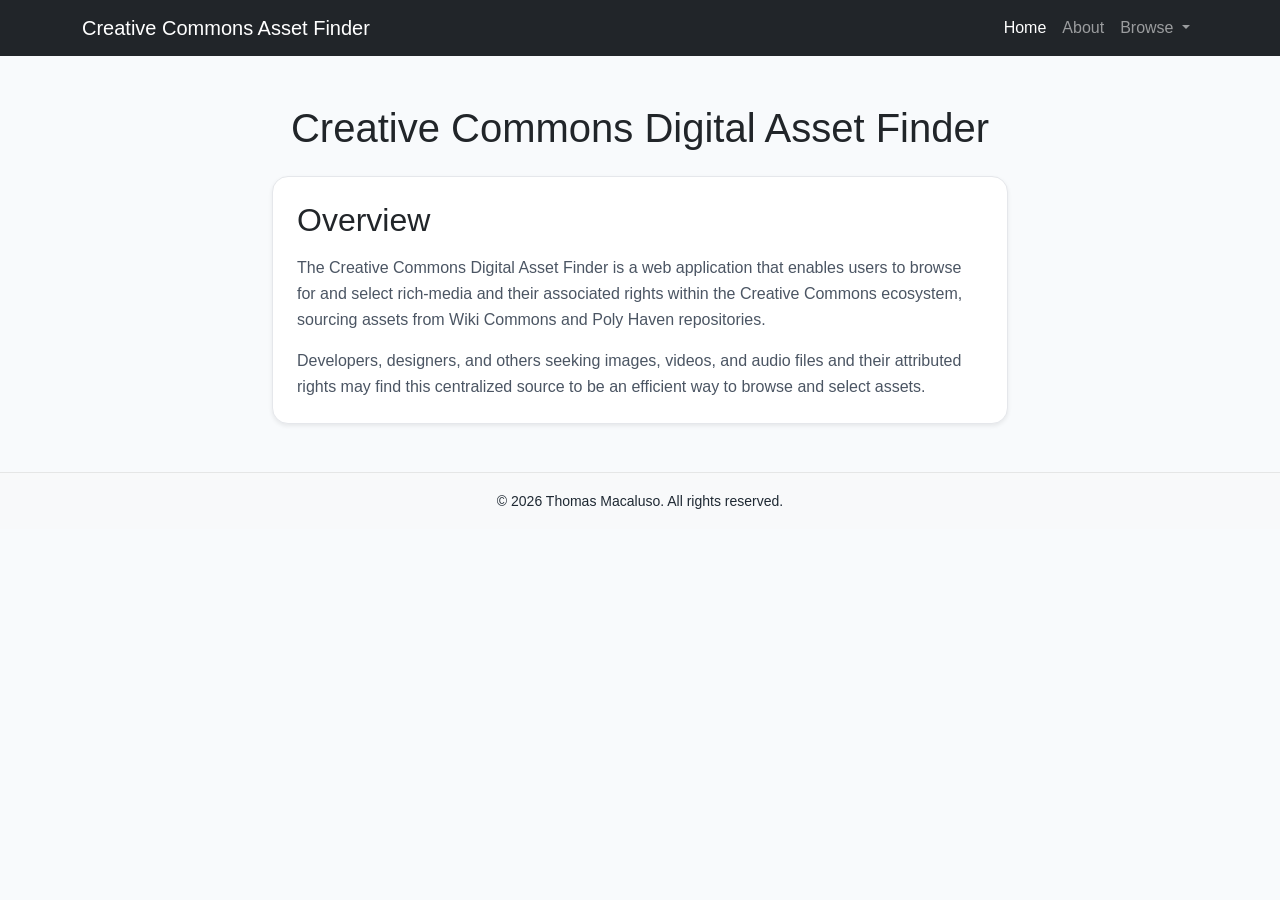
==== index.html @ 27c90057 "style: unifiy Bootstrap layout and improve UI readability" ====
<!doctype html>
<html lang="en">

<head>
  <meta charset="utf-8">
  <meta name="viewport" content="width=device-width, initial-scale=1">
  <title>Creative Commons Digital Asset Finder</title>

  <!-- Bootstrap CSS -->
  <link href="https://cdn.jsdelivr.net/npm/bootstrap@5.3.2/dist/css/bootstrap.min.css" rel="stylesheet">

  <!-- Custom CSS -->
  <link rel="stylesheet" href="styles.css">
</head>

<body>

<!-- Navigation -->
<nav class="navbar navbar-expand-lg navbar-dark bg-dark">
  <div class="container">

    <a class="navbar-brand" href="index.html">Creative Commons Asset Finder</a>

    <button class="navbar-toggler" type="button" data-bs-toggle="collapse" data-bs-target="#navMenu">
      <span class="navbar-toggler-icon"></span>
    </button>

    <div class="collapse navbar-collapse" id="navMenu">

      <ul class="navbar-nav ms-auto">

        <li class="nav-item">
          <a class="nav-link active" href="index.html">Home</a>
        </li>

        <li class="nav-item">
          <a class="nav-link" href="about.html">About</a>
        </li>

        <li class="nav-item dropdown">

          <a class="nav-link dropdown-toggle" href="#" role="button" data-bs-toggle="dropdown">
            Browse
          </a>

          <ul class="dropdown-menu">

            <li>
              <a class="dropdown-item" href="browse.html">
                Wiki Commons
              </a>
            </li>

            <li>
              <a class="dropdown-item" href="poly.html">
                Poly Haven
              </a>
            </li>

          </ul>

        </li>

      </ul>

    </div>
  </div>
</nav>


<!-- Main Content -->
<div class="container mt-5">

  <div class="text-center mb-4">
    <h1 class="mb-3">Creative Commons Digital Asset Finder</h1>
  </div>

  <div class="row justify-content-center">
    <div class="col-lg-8">

      <div class="card shadow-sm">

        <div class="card-body">

          <h2 class="card-title mb-3">Overview</h2>

          <p class="card-text">
            The Creative Commons Digital Asset Finder is a web application that enables users
            to browse for and select rich-media and their associated rights within the Creative Commons
            ecosystem, sourcing assets from Wiki Commons and Poly Haven repositories.
          </p>

          <p class="card-text">
            Developers, designers, and others seeking images, videos, and audio files and their
            attributed rights may find this centralized source to be an efficient way to browse
            and select assets.
          </p>

        </div>

      </div>

    </div>
  </div>

</div>


<!-- Footer -->
<footer class="bg-light text-center mt-5 py-3">

  <small>
    © 2026 Thomas Macaluso. All rights reserved.
  </small>

</footer>


<!-- Bootstrap JS -->
<script src="https://cdn.jsdelivr.net/npm/bootstrap@5.3.2/dist/js/bootstrap.bundle.min.js"></script>

</body>
</html>
---- styles.css ----
body {
  font-family: Oxygen, Arial, sans-serif;
  background: #F8FAFC;
  color: #1F2933;
  min-height: 100vh;
}

.page-content {
  min-height: calc(100vh - 140px);
}

h1, h2, h3, h4 {
  color: #212529;
}

p {
  line-height: 1.6;
  color: #4B5563;
}

.card {
  border-radius: 1rem;
  border: 1px solid #E5E7EB;
  background: #FFFFFF;
}

.card-body {
  padding: 1.5rem;
}

.asset-thumb,
.card-img-top {
  width: 100%;
  height: 220px;
  object-fit: cover;
  background: #f8f9fa;
}

.attrib {
  font-size: 0.9rem;
  resize: vertical;
}

#status {
  font-weight: 500;
  color: #212529;
}

footer {
  border-top: 1px solid rgba(0, 0, 0, 0.08);
}

footer {
  border-top: 1px solid rgba(0, 0, 0, 0.08);
}


/* Poly Haven page readability improvements */

.btn-primary {
  background-color: #2563EB;
  border-color: #2563EB;
}

.btn-primary:hover {
  background-color: #1D4ED8;
  border-color: #1D4ED8;
}

.page-intro {
  font-size: 1.05rem;
  color: #495057;
  max-width: 720px;
  margin: 0 auto;
  line-height: 1.6;
}

.keyword-heading {
  font-size: 0.95rem;
  font-weight: 700;
  color: #212529;
}

.keyword-text {
  font-size: 0.95rem;
  color: #495057;
  line-height: 1.6;
}

.card {
  transition: transform .15s ease, box-shadow .15s ease;
}

.card:hover {
  transform: translateY(-4px);
  box-shadow: 0 .75rem 1.5rem rgba(0,0,0,.15);
}
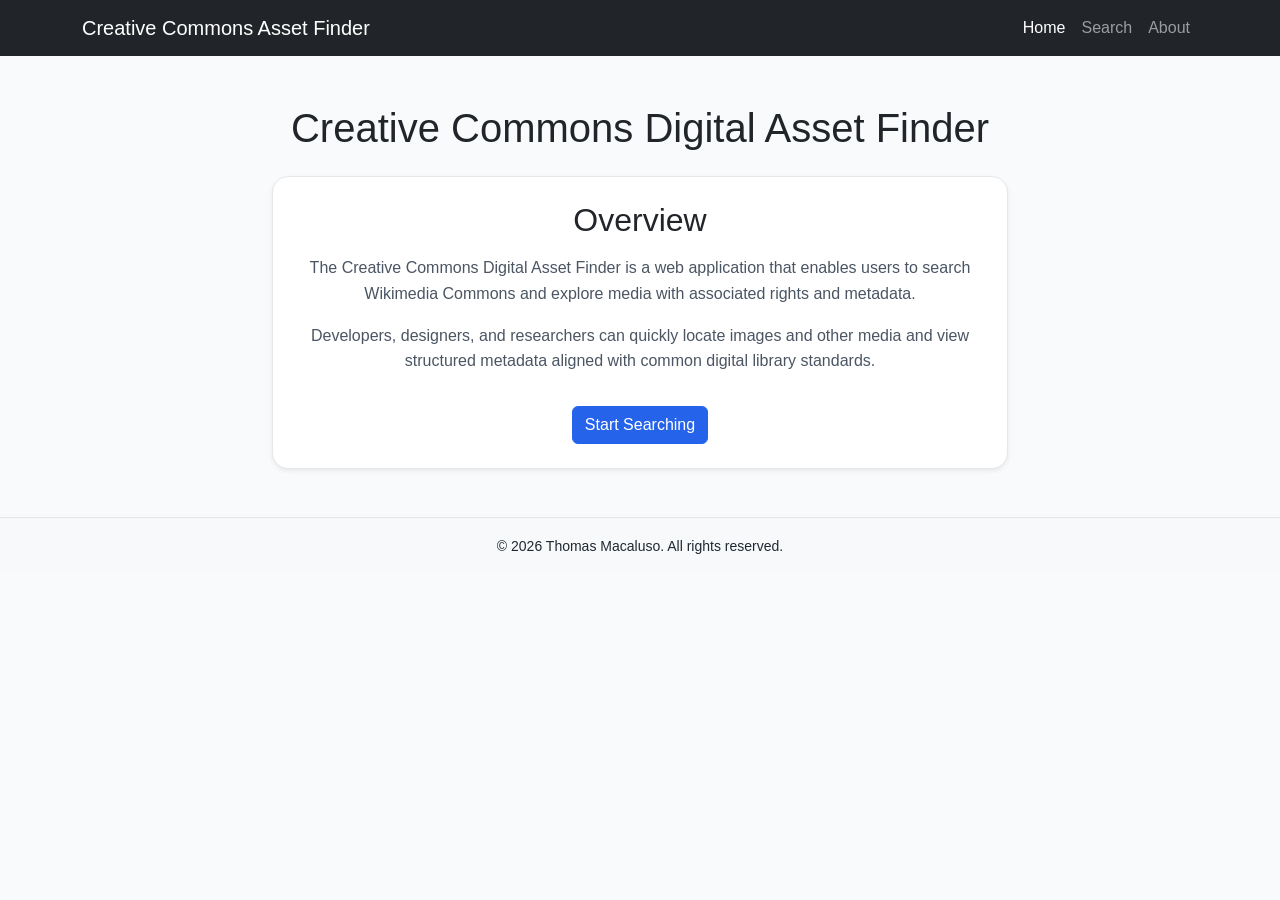
==== commit c9266da5: "feat(search): feat(search): implement true pagination (12 per page), correct result counts, and add " ====
--- a/index.html
+++ b/index.html
@@ -34,31 +34,11 @@
         </li>
 
         <li class="nav-item">
-          <a class="nav-link" href="about.html">About</a>
+          <a class="nav-link" href="browse.html">Search</a>
         </li>
 
-        <li class="nav-item dropdown">
-
-          <a class="nav-link dropdown-toggle" href="#" role="button" data-bs-toggle="dropdown">
-            Browse
-          </a>
-
-          <ul class="dropdown-menu">
-
-            <li>
-              <a class="dropdown-item" href="browse.html">
-                Wiki Commons
-              </a>
-            </li>
-
-            <li>
-              <a class="dropdown-item" href="poly.html">
-                Poly Haven
-              </a>
-            </li>
-
-          </ul>
-
+        <li class="nav-item">
+          <a class="nav-link" href="about.html">About</a>
         </li>
 
       </ul>
@@ -80,21 +60,23 @@
 
       <div class="card shadow-sm">
 
-        <div class="card-body">
+        <div class="card-body text-center">
 
           <h2 class="card-title mb-3">Overview</h2>
 
           <p class="card-text">
             The Creative Commons Digital Asset Finder is a web application that enables users
-            to browse for and select rich-media and their associated rights within the Creative Commons
-            ecosystem, sourcing assets from Wiki Commons and Poly Haven repositories.
+            to search Wikimedia Commons and explore media with associated rights and metadata.
           </p>
 
           <p class="card-text">
-            Developers, designers, and others seeking images, videos, and audio files and their
-            attributed rights may find this centralized source to be an efficient way to browse
-            and select assets.
+            Developers, designers, and researchers can quickly locate images and other media
+            and view structured metadata aligned with common digital library standards.
           </p>
+
+          <a href="browse.html" class="btn btn-primary mt-3">
+            Start Searching
+          </a>
 
         </div>
 
--- a/styles.css
+++ b/styles.css
@@ -94,4 +94,18 @@
 .card:hover {
   transform: translateY(-4px);
   box-shadow: 0 .75rem 1.5rem rgba(0,0,0,.15);
+}
+
+.metadata-details summary {
+  cursor: pointer;
+  list-style: none;
+}
+
+.metadata-details summary::-webkit-details-marker {
+  display: none;
+}
+
+.metadata-panel {
+  border-top: 1px solid #e5e7eb;
+  padding-top: 0.75rem;
 }
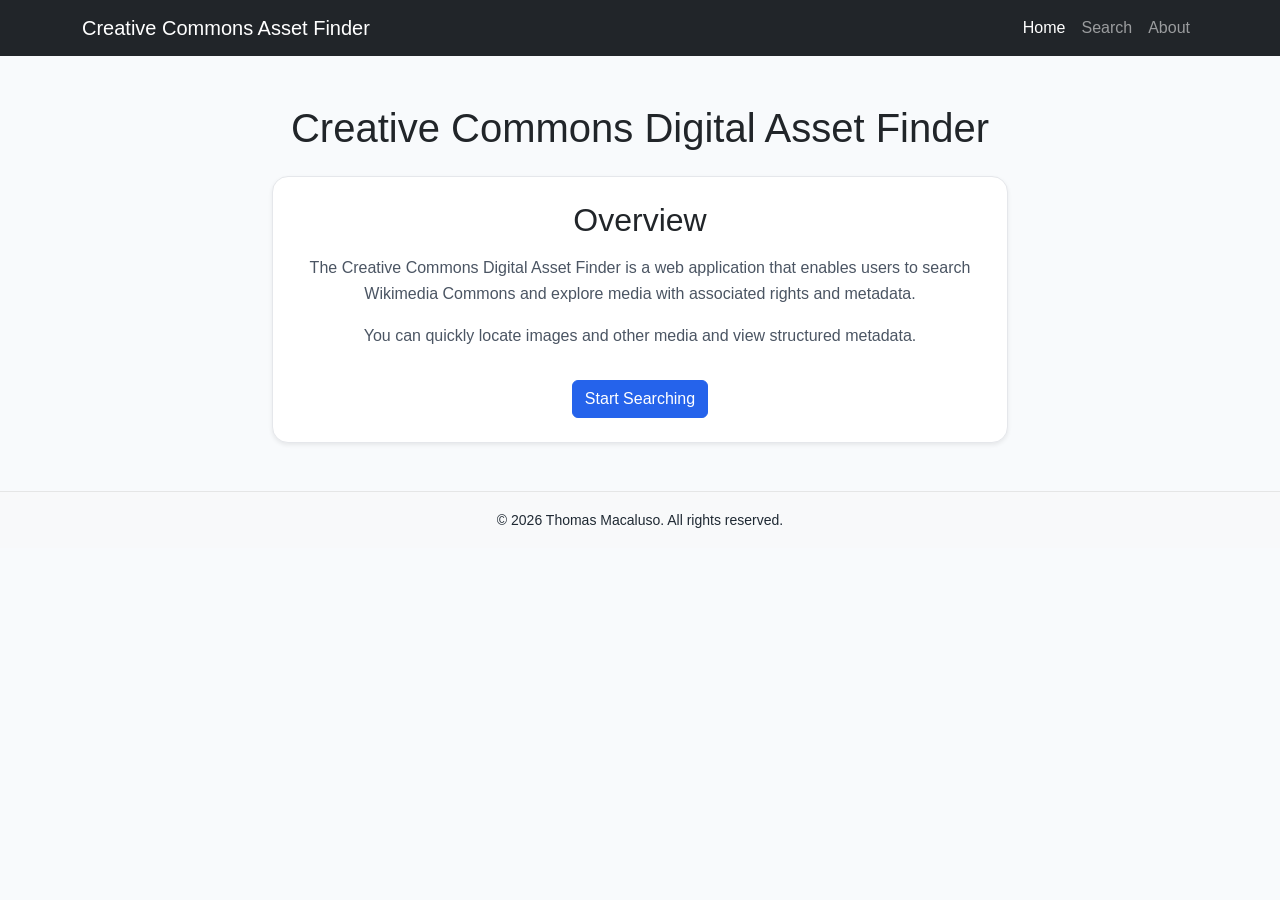
==== commit da90f77c: "chore: update text on about page" ====
--- a/index.html
+++ b/index.html
@@ -70,8 +70,8 @@
           </p>
 
           <p class="card-text">
-            Developers, designers, and researchers can quickly locate images and other media
-            and view structured metadata aligned with common digital library standards.
+            You can quickly locate images and other media
+            and view structured metadata.
           </p>
 
           <a href="browse.html" class="btn btn-primary mt-3">
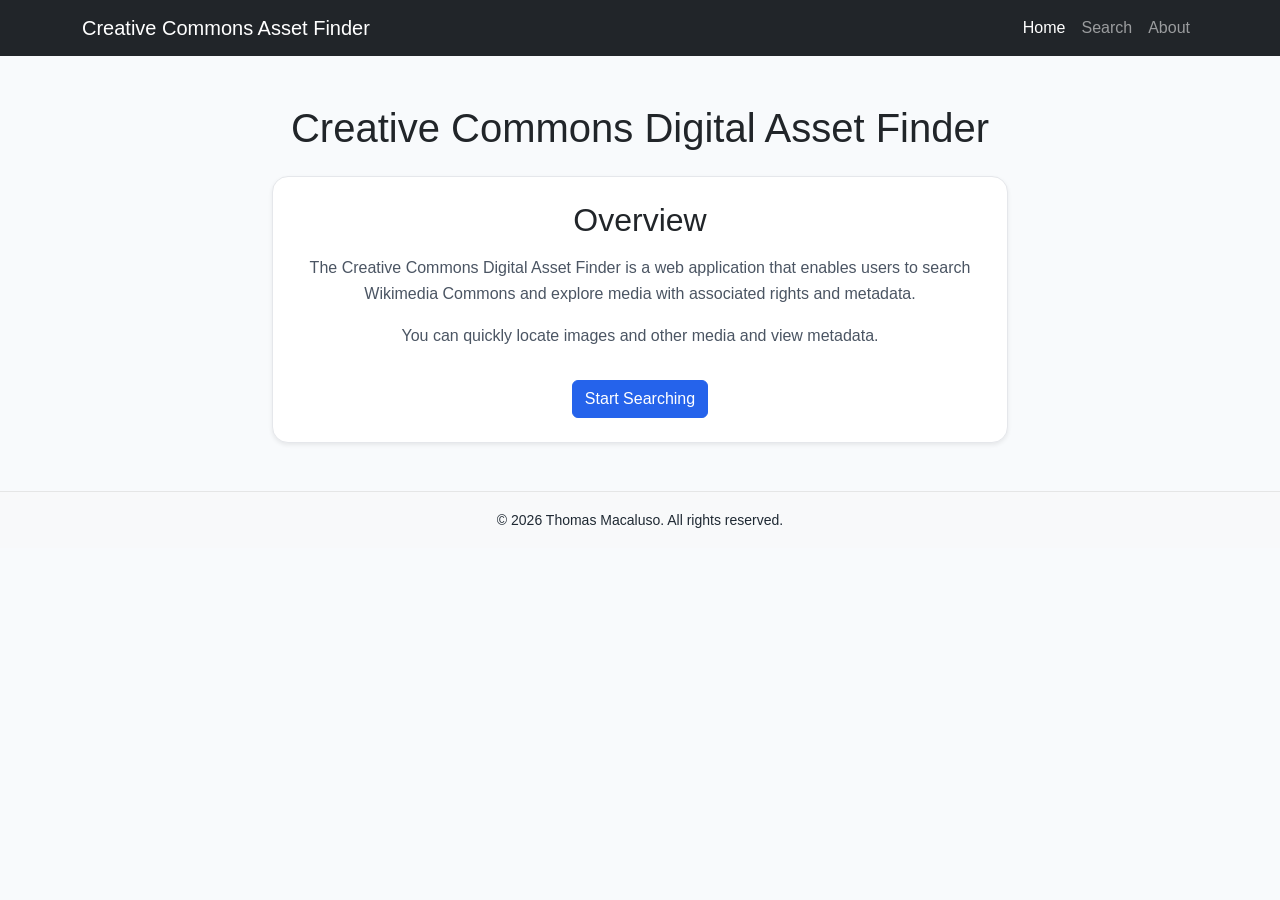
==== commit de44f393: "chore: update description" ====
--- a/index.html
+++ b/index.html
@@ -71,7 +71,7 @@
 
           <p class="card-text">
             You can quickly locate images and other media
-            and view structured metadata.
+            and view metadata.
           </p>
 
           <a href="browse.html" class="btn btn-primary mt-3">
@@ -102,4 +102,4 @@
 <script src="https://cdn.jsdelivr.net/npm/bootstrap@5.3.2/dist/js/bootstrap.bundle.min.js"></script>
 
 </body>
-</html>+</html>
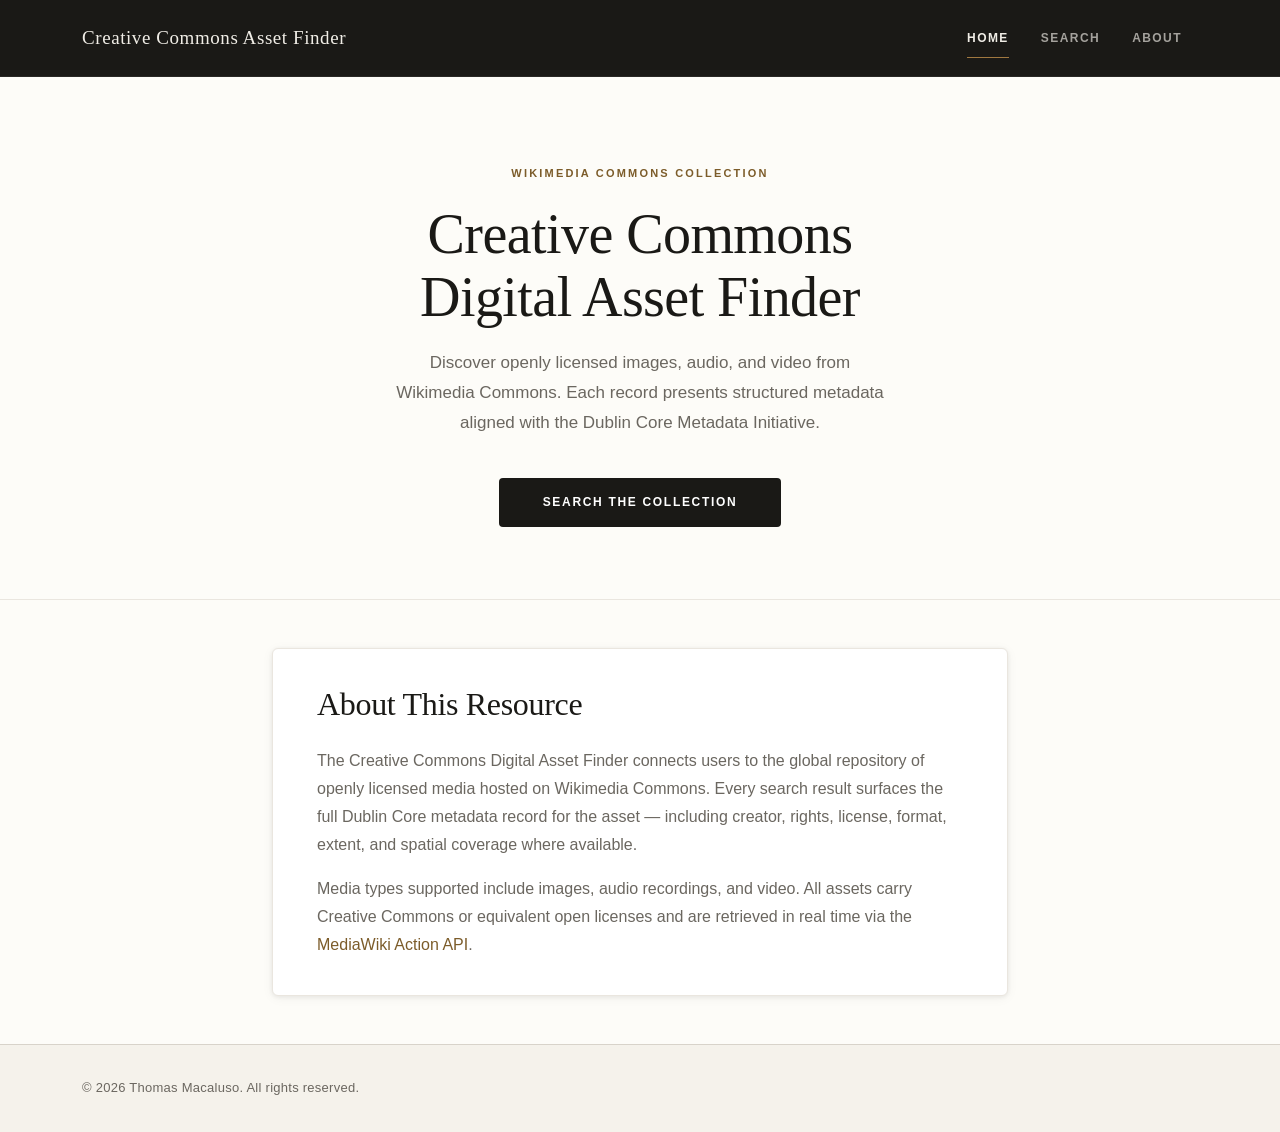
==== commit c876d372: "Enhance accessibility and design for Creative Commons Digital Asset Finder - Added Content Security " ====
--- a/index.html
+++ b/index.html
@@ -1,105 +1,84 @@
 <!doctype html>
 <html lang="en">
-
 <head>
   <meta charset="utf-8">
   <meta name="viewport" content="width=device-width, initial-scale=1">
+  <meta http-equiv="Content-Security-Policy" content="default-src 'self'; script-src 'self' 'unsafe-inline' https://cdn.jsdelivr.net; style-src 'self' 'unsafe-inline' https://cdn.jsdelivr.net https://fonts.googleapis.com; font-src https://fonts.gstatic.com; img-src 'self' https://upload.wikimedia.org https://commons.wikimedia.org data: blob:; media-src https://upload.wikimedia.org; connect-src https://commons.wikimedia.org; frame-src 'none'; object-src 'none'; base-uri 'self';">
   <title>Creative Commons Digital Asset Finder</title>
 
-  <!-- Bootstrap CSS -->
-  <link href="https://cdn.jsdelivr.net/npm/bootstrap@5.3.2/dist/css/bootstrap.min.css" rel="stylesheet">
-
-  <!-- Custom CSS -->
+  <link rel="preconnect" href="https://fonts.googleapis.com">
+  <link rel="preconnect" href="https://fonts.gstatic.com" crossorigin>
+  <link href="https://fonts.googleapis.com/css2?family=EB+Garamond:ital,wght@0,400;0,500;1,400&family=Source+Sans+3:wght@400;500;600;700&display=swap" rel="stylesheet">
+  <link href="https://cdn.jsdelivr.net/npm/bootstrap@5.3.2/dist/css/bootstrap.min.css" rel="stylesheet" integrity="sha384-T3c6CoIi6uLrA9TneNEoa7RxnatzjcDSCmG1MXxSR1GAsXEV/Dwwykc2MPK8M2HN" crossorigin="anonymous">
   <link rel="stylesheet" href="styles.css">
 </head>
 
 <body>
 
-<!-- Navigation -->
-<nav class="navbar navbar-expand-lg navbar-dark bg-dark">
+<a href="#main-content" class="skip-link">Skip to main content</a>
+
+<nav class="navbar navbar-expand-lg" aria-label="Main navigation">
   <div class="container">
-
     <a class="navbar-brand" href="index.html">Creative Commons Asset Finder</a>
 
-    <button class="navbar-toggler" type="button" data-bs-toggle="collapse" data-bs-target="#navMenu">
+    <button class="navbar-toggler" type="button" data-bs-toggle="collapse" data-bs-target="#navMenu" aria-controls="navMenu" aria-expanded="false" aria-label="Toggle navigation">
       <span class="navbar-toggler-icon"></span>
     </button>
 
     <div class="collapse navbar-collapse" id="navMenu">
-
       <ul class="navbar-nav ms-auto">
-
-        <li class="nav-item">
-          <a class="nav-link active" href="index.html">Home</a>
-        </li>
-
-        <li class="nav-item">
-          <a class="nav-link" href="browse.html">Search</a>
-        </li>
-
-        <li class="nav-item">
-          <a class="nav-link" href="about.html">About</a>
-        </li>
-
+        <li class="nav-item"><a class="nav-link active" href="index.html" aria-current="page">Home</a></li>
+        <li class="nav-item"><a class="nav-link" href="browse.html">Search</a></li>
+        <li class="nav-item"><a class="nav-link" href="about.html">About</a></li>
       </ul>
-
     </div>
   </div>
 </nav>
 
+<main id="main-content" class="page-content">
+  <section class="hero">
+    <div class="container">
+      <span class="hero-eyebrow">Wikimedia Commons Collection</span>
+      <h1 class="hero-title">Creative Commons<br>Digital Asset Finder</h1>
+      <p class="hero-description">
+        Discover openly licensed images, audio, and video from Wikimedia Commons.
+        Each record presents structured metadata aligned with the Dublin Core
+        Metadata Initiative.
+      </p>
+      <a href="browse.html" class="btn-hero">Search the Collection</a>
+    </div>
+  </section>
 
-<!-- Main Content -->
-<div class="container mt-5">
+  <section class="container py-5">
+    <div class="row justify-content-center">
+      <div class="col-lg-8">
+        <div class="content-card">
+          <h2 class="mb-4">About This Resource</h2>
+          <p>
+            The Creative Commons Digital Asset Finder connects users to the global
+            repository of openly licensed media hosted on Wikimedia Commons. Every
+            search result surfaces the full Dublin Core metadata record for the
+            asset — including creator, rights, license, format, extent, and
+            spatial coverage where available.
+          </p>
+          <p class="mb-0">
+            Media types supported include images, audio recordings, and video.
+            All assets carry Creative Commons or equivalent open licenses and
+            are retrieved in real time via the
+            <a href="https://www.mediawiki.org/wiki/API:Action_API" target="_blank" rel="noopener noreferrer">MediaWiki Action API</a>.
+          </p>
+        </div>
+      </div>
+    </div>
+  </section>
+</main>
 
-  <div class="text-center mb-4">
-    <h1 class="mb-3">Creative Commons Digital Asset Finder</h1>
+<footer>
+  <div class="container">
+    <p class="footer-text mb-0">© 2026 Thomas Macaluso. All rights reserved.</p>
   </div>
-
-  <div class="row justify-content-center">
-    <div class="col-lg-8">
-
-      <div class="card shadow-sm">
-
-        <div class="card-body text-center">
-
-          <h2 class="card-title mb-3">Overview</h2>
-
-          <p class="card-text">
-            The Creative Commons Digital Asset Finder is a web application that enables users
-            to search Wikimedia Commons and explore media with associated rights and metadata.
-          </p>
-
-          <p class="card-text">
-            You can quickly locate images and other media
-            and view metadata.
-          </p>
-
-          <a href="browse.html" class="btn btn-primary mt-3">
-            Start Searching
-          </a>
-
-        </div>
-
-      </div>
-
-    </div>
-  </div>
-
-</div>
-
-
-<!-- Footer -->
-<footer class="bg-light text-center mt-5 py-3">
-
-  <small>
-    © 2026 Thomas Macaluso. All rights reserved.
-  </small>
-
 </footer>
 
-
-<!-- Bootstrap JS -->
-<script src="https://cdn.jsdelivr.net/npm/bootstrap@5.3.2/dist/js/bootstrap.bundle.min.js"></script>
-
+<script src="https://cdn.jsdelivr.net/npm/bootstrap@5.3.2/dist/js/bootstrap.bundle.min.js" integrity="sha384-C6RzsynM9kWDrMNeT87bh95OGNyZPhcTNXj1NW7RuBCsyN/o0jlpcV8Qyq46cDfL" crossorigin="anonymous"></script>
 </body>
 </html>
--- a/styles.css
+++ b/styles.css
@@ -1,111 +1,700 @@
+/* ============================================================
+   CREATIVE COMMONS ASSET FINDER — INSTITUTIONAL DESIGN SYSTEM
+   ============================================================ */
+
+:root {
+  --font-serif:  'EB Garamond', Georgia, 'Times New Roman', serif;
+  --font-sans:   'Source Sans 3', 'Helvetica Neue', Arial, sans-serif;
+
+  --color-bg:          #FDFCF8;
+  --color-bg-alt:      #F5F2EB;
+  --color-bg-card:     #FFFFFF;
+  --color-text:        #1A1916;
+  --color-text-muted:  #6B6760;
+  --color-text-light:  #A09C95;
+  --color-accent:      #7C5C2A;
+  --color-accent-lt:   #A07840;
+  --color-border:      #D8D3CA;
+  --color-border-lt:   #EAE6DF;
+  --color-nav:         #1A1916;
+  --color-nav-text:    #F0EDE6;
+
+  --radius-sm: 2px;
+  --radius-md: 4px;
+  --radius-lg: 6px;
+
+  --shadow-card:       0 1px 4px rgba(26,25,22,.07), 0 2px 12px rgba(26,25,22,.05);
+  --shadow-card-hover: 0 4px 20px rgba(26,25,22,.14);
+  --transition: .2s ease;
+}
+
+/* ── Reset & Base ── */
+*, *::before, *::after { box-sizing: border-box; }
+
 body {
-  font-family: Oxygen, Arial, sans-serif;
-  background: #F8FAFC;
-  color: #1F2933;
+  font-family: var(--font-sans);
+  background: var(--color-bg);
+  color: var(--color-text);
+  font-size: 16px;
+  line-height: 1.6;
   min-height: 100vh;
-}
-
-.page-content {
-  min-height: calc(100vh - 140px);
-}
-
-h1, h2, h3, h4 {
-  color: #212529;
-}
-
-p {
-  line-height: 1.6;
-  color: #4B5563;
-}
-
-.card {
-  border-radius: 1rem;
-  border: 1px solid #E5E7EB;
-  background: #FFFFFF;
-}
-
-.card-body {
-  padding: 1.5rem;
-}
-
-.asset-thumb,
-.card-img-top {
+  -webkit-font-smoothing: antialiased;
+}
+
+a { color: var(--color-accent); text-decoration: none; }
+a:hover { text-decoration: underline; }
+
+p { color: var(--color-text-muted); line-height: 1.75; margin-bottom: 1rem; }
+
+h1, h2, h3, h4, h5 {
+  font-family: var(--font-serif);
+  font-weight: 400;
+  color: var(--color-text);
+  letter-spacing: -.01em;
+  line-height: 1.2;
+}
+
+h1 { font-size: clamp(1.75rem, 4vw, 2.75rem); }
+h2 { font-size: clamp(1.35rem, 3vw, 2rem); }
+h4 { font-size: 1.25rem; margin-bottom: .75rem; }
+h6 { font-family: var(--font-sans); font-size: .875rem; font-weight: 600; }
+
+/* ── Navigation ── */
+.navbar {
+  background: var(--color-nav) !important;
+  padding: 1.125rem 0;
+  border-bottom: 1px solid rgba(240,237,230,.07);
+}
+
+.navbar-brand {
+  font-family: var(--font-serif);
+  font-size: 1.1875rem;
+  font-weight: 400;
+  color: var(--color-nav-text) !important;
+  letter-spacing: .03em;
+}
+
+.nav-link {
+  font-family: var(--font-sans);
+  font-size: .75rem;
+  font-weight: 600;
+  letter-spacing: .12em;
+  text-transform: uppercase;
+  color: rgba(240,237,230,.65) !important;
+  padding: .25rem 1rem !important;
+  position: relative;
+  transition: color var(--transition);
+}
+
+.nav-link:hover,
+.nav-link.active { color: var(--color-nav-text) !important; }
+
+.nav-link.active::after {
+  content: '';
+  position: absolute;
+  bottom: -6px;
+  left: 1rem; right: 1rem;
+  height: 1px;
+  background: var(--color-accent-lt);
+}
+
+/* ── Page Layout ── */
+.page-content { min-height: calc(100vh - 180px); }
+
+/* ── Hero (index.html) ── */
+.hero {
+  padding: 5.5rem 0 4.5rem;
+  text-align: center;
+  border-bottom: 1px solid var(--color-border-lt);
+}
+
+.hero-eyebrow {
+  display: block;
+  font-family: var(--font-sans);
+  font-size: .6875rem;
+  font-weight: 700;
+  letter-spacing: .2em;
+  text-transform: uppercase;
+  color: var(--color-accent);
+  margin-bottom: 1.25rem;
+}
+
+.hero-title {
+  font-family: var(--font-serif);
+  font-size: clamp(2.25rem, 5vw, 3.5rem);
+  font-weight: 400;
+  color: var(--color-text);
+  margin-bottom: 1.25rem;
+  line-height: 1.12;
+}
+
+.hero-description {
+  font-size: 1.0625rem;
+  color: var(--color-text-muted);
+  max-width: 500px;
+  margin: 0 auto 2.5rem;
+  line-height: 1.75;
+}
+
+.btn-hero {
+  display: inline-block;
+  font-family: var(--font-sans);
+  font-size: .75rem;
+  font-weight: 700;
+  letter-spacing: .14em;
+  text-transform: uppercase;
+  color: #fff;
+  background: var(--color-text);
+  border: none;
+  border-radius: var(--radius-md);
+  padding: .9375rem 2.75rem;
+  cursor: pointer;
+  transition: background var(--transition);
+  text-decoration: none;
+}
+
+.btn-hero:hover {
+  background: var(--color-accent);
+  color: #fff;
+  text-decoration: none;
+}
+
+/* ── Content Card (index, about) ── */
+.content-card {
+  background: var(--color-bg-card);
+  border: 1px solid var(--color-border-lt);
+  border-radius: var(--radius-lg);
+  padding: 2.25rem 2.75rem;
+  box-shadow: var(--shadow-card);
+}
+
+/* ── Search Page Header ── */
+.search-header {
+  padding: 3rem 0 0;
+  text-align: center;
+  margin-bottom: 0;
+}
+
+.search-eyebrow {
+  display: block;
+  font-family: var(--font-sans);
+  font-size: .6875rem;
+  font-weight: 700;
+  letter-spacing: .2em;
+  text-transform: uppercase;
+  color: var(--color-accent);
+  margin-bottom: .75rem;
+}
+
+.search-title {
+  font-family: var(--font-serif);
+  font-size: clamp(1.5rem, 3.5vw, 2.25rem);
+  font-weight: 400;
+  color: var(--color-text);
+  margin-bottom: .5rem;
+}
+
+.search-subtitle {
+  font-size: .9375rem;
+  color: var(--color-text-muted);
+  margin-bottom: 2rem;
+}
+
+/* ── Search Form ── */
+.search-form-wrap {
+  max-width: 600px;
+  margin: 0 auto 0;
+}
+
+.search-input-group {
+  display: flex;
+  border: 1px solid var(--color-border);
+  border-radius: var(--radius-md);
+  overflow: hidden;
+  transition: border-color var(--transition), box-shadow var(--transition);
+  background: #fff;
+}
+
+.search-input-group:focus-within {
+  border-color: var(--color-accent);
+  box-shadow: 0 0 0 3px rgba(124,92,42,.1);
+}
+
+.search-input {
+  flex: 1;
+  border: none;
+  padding: .8125rem 1.25rem;
+  font-family: var(--font-sans);
+  font-size: .9375rem;
+  color: var(--color-text);
+  background: transparent;
+  outline: none;
+  min-width: 0;
+}
+
+.search-input::placeholder { color: var(--color-text-light); }
+
+.search-btn {
+  padding: .8125rem 1.75rem;
+  background: var(--color-accent);
+  color: #fff;
+  border: none;
+  font-family: var(--font-sans);
+  font-size: .75rem;
+  font-weight: 700;
+  letter-spacing: .1em;
+  text-transform: uppercase;
+  cursor: pointer;
+  transition: background var(--transition);
+  white-space: nowrap;
+  flex-shrink: 0;
+}
+
+.search-btn:hover { background: var(--color-accent-lt); }
+
+/* ── Filter Bar ── */
+.filter-bar {
+  display: flex;
+  flex-wrap: wrap;
+  gap: 1.25rem;
+  align-items: center;
+  justify-content: center;
+  padding: 1.5rem 0 1.25rem;
+  border-bottom: 1px solid var(--color-border-lt);
+  margin-bottom: 1.75rem;
+}
+
+.filter-group {
+  display: flex;
+  align-items: center;
+  gap: .625rem;
+}
+
+.filter-label {
+  font-size: .625rem;
+  font-weight: 700;
+  letter-spacing: .14em;
+  text-transform: uppercase;
+  color: var(--color-text-muted);
+  white-space: nowrap;
+}
+
+/* ── Media Type Pills ── */
+.type-pills {
+  display: flex;
+  border: 1px solid var(--color-border);
+  border-radius: var(--radius-md);
+  overflow: hidden;
+}
+
+.type-pills input[type="radio"] {
+  position: absolute;
+  opacity: 0;
+  width: 0;
+  height: 0;
+  pointer-events: none;
+}
+
+.type-pill-label {
+  padding: .3125rem .875rem;
+  font-size: .75rem;
+  font-weight: 500;
+  color: var(--color-text-muted);
+  background: #fff;
+  cursor: pointer;
+  border-right: 1px solid var(--color-border);
+  transition: background var(--transition), color var(--transition);
+  user-select: none;
+  white-space: nowrap;
+  line-height: 1.5;
+}
+
+.type-pill-label:last-of-type { border-right: none; }
+
+.type-pills input[type="radio"]:checked + .type-pill-label {
+  background: var(--color-accent);
+  color: #fff;
+}
+
+.type-pill-label:hover { background: var(--color-bg-alt); }
+
+.type-pills input[type="radio"]:checked + .type-pill-label:hover {
+  background: var(--color-accent);
+}
+
+/* ── Filter Selects ── */
+.filter-select {
+  border: 1px solid var(--color-border);
+  border-radius: var(--radius-md);
+  padding: .3125rem 2rem .3125rem .75rem;
+  font-family: var(--font-sans);
+  font-size: .75rem;
+  font-weight: 500;
+  color: var(--color-text);
+  background-color: #fff;
+  background-image: url("data:image/svg+xml,%3Csvg xmlns='http://www.w3.org/2000/svg' width='10' height='6'%3E%3Cpath d='M0 0l5 6 5-6z' fill='%236B6760'/%3E%3C/svg%3E");
+  background-repeat: no-repeat;
+  background-position: right .625rem center;
+  appearance: none;
+  -webkit-appearance: none;
+  cursor: pointer;
+}
+
+.filter-select:focus {
+  outline: none;
+  border-color: var(--color-accent);
+  box-shadow: 0 0 0 2px rgba(124,92,42,.1);
+}
+
+/* ── Status Bar ── */
+.status-bar {
+  font-size: .8125rem;
+  color: var(--color-text-muted);
+  letter-spacing: .02em;
+  min-height: 1.5rem;
+  margin-bottom: 1.25rem;
+  text-align: center;
+}
+
+/* ── Results Grid ── */
+#results.results-grid {
+  display: grid;
+  grid-template-columns: repeat(auto-fill, minmax(280px, 1fr));
+  gap: 1.5rem;
+}
+
+/* ── Asset Card ── */
+.asset-card {
+  background: var(--color-bg-card);
+  border: 1px solid var(--color-border-lt);
+  border-radius: var(--radius-lg);
+  overflow: hidden;
+  display: flex;
+  flex-direction: column;
+  box-shadow: var(--shadow-card);
+  transition: transform var(--transition), box-shadow var(--transition);
+}
+
+.asset-card:hover {
+  transform: translateY(-2px);
+  box-shadow: var(--shadow-card-hover);
+}
+
+.asset-thumb {
   width: 100%;
-  height: 220px;
+  height: 210px;
   object-fit: cover;
-  background: #f8f9fa;
-}
-
-.attrib {
-  font-size: 0.9rem;
-  resize: vertical;
-}
-
-#status {
-  font-weight: 500;
-  color: #212529;
-}
-
+  background: var(--color-bg-alt);
+  display: block;
+}
+
+video.asset-thumb { object-fit: contain; background: #111; }
+
+.asset-audio-wrap {
+  background: var(--color-bg-alt);
+  padding: 1.25rem 1rem;
+  border-bottom: 1px solid var(--color-border-lt);
+  display: flex;
+  align-items: center;
+  justify-content: center;
+  min-height: 72px;
+}
+
+.asset-audio-wrap audio { width: 100%; }
+
+.asset-body {
+  padding: 1rem 1.125rem 1.125rem;
+  flex: 1;
+  display: flex;
+  flex-direction: column;
+  gap: .5rem;
+}
+
+.asset-badge {
+  display: inline-block;
+  font-size: .5625rem;
+  font-weight: 700;
+  letter-spacing: .1em;
+  text-transform: uppercase;
+  color: var(--color-accent);
+  border: 1px solid var(--color-accent);
+  border-radius: var(--radius-sm);
+  padding: .125rem .5rem;
+  width: fit-content;
+  line-height: 1.5;
+}
+
+.asset-title {
+  font-family: var(--font-serif);
+  font-size: .9375rem;
+  font-weight: 400;
+  color: var(--color-text);
+  line-height: 1.4;
+  overflow: hidden;
+  display: -webkit-box;
+  -webkit-line-clamp: 2;
+  -webkit-box-orient: vertical;
+}
+
+/* ── Metadata Details ── */
+.metadata-details {
+  margin-top: auto;
+}
+
+.metadata-details summary {
+  list-style: none;
+  display: flex;
+  align-items: center;
+  gap: .375rem;
+  padding-top: .75rem;
+  border-top: 1px solid var(--color-border-lt);
+  font-family: var(--font-sans);
+  font-size: .6875rem;
+  font-weight: 700;
+  letter-spacing: .1em;
+  text-transform: uppercase;
+  color: var(--color-text-muted);
+  cursor: pointer;
+  user-select: none;
+  transition: color var(--transition);
+}
+
+.metadata-details summary::-webkit-details-marker { display: none; }
+
+.metadata-details summary:hover { color: var(--color-accent); }
+
+.metadata-details summary .toggle-arrow {
+  display: inline-block;
+  font-size: .625rem;
+  transition: transform .2s;
+  line-height: 1;
+}
+
+.metadata-details[open] summary .toggle-arrow { transform: rotate(90deg); }
+
+.metadata-panel {
+  margin-top: .875rem;
+  padding-top: .875rem;
+  border-top: 1px solid var(--color-border-lt);
+}
+
+/* ── Dublin Core Rows ── */
+.dc-row {
+  display: flex;
+  gap: .625rem;
+  margin-bottom: .5rem;
+  font-size: .8125rem;
+  line-height: 1.5;
+  align-items: baseline;
+}
+
+.dc-term {
+  font-size: .5625rem;
+  font-weight: 700;
+  letter-spacing: .07em;
+  text-transform: uppercase;
+  color: var(--color-accent);
+  min-width: 94px;
+  flex-shrink: 0;
+  padding-top: .1875rem;
+}
+
+.dc-value {
+  color: var(--color-text);
+  word-break: break-word;
+}
+
+.dc-value a {
+  color: var(--color-accent);
+  word-break: break-all;
+}
+
+/* ── Pagination ── */
+.pagination-wrap {
+  display: flex;
+  flex-direction: column;
+  align-items: center;
+  gap: .75rem;
+  margin-top: 2.5rem;
+  padding-top: 1.75rem;
+  border-top: 1px solid var(--color-border-lt);
+}
+
+.page-indicator {
+  font-size: .8125rem;
+  color: var(--color-text-muted);
+  letter-spacing: .04em;
+}
+
+.pagination { gap: .25rem; margin: 0; }
+
+.page-item .page-link {
+  font-family: var(--font-sans);
+  font-size: .8125rem;
+  color: var(--color-text-muted);
+  background: #fff;
+  border: 1px solid var(--color-border);
+  border-radius: var(--radius-sm) !important;
+  padding: .375rem .75rem;
+  transition: background var(--transition), color var(--transition), border-color var(--transition);
+}
+
+.page-item .page-link:hover {
+  background: var(--color-bg-alt);
+  color: var(--color-text);
+  border-color: var(--color-border);
+}
+
+.page-item.active .page-link {
+  background: var(--color-accent) !important;
+  border-color: var(--color-accent) !important;
+  color: #fff !important;
+  box-shadow: none;
+}
+
+.page-item.disabled .page-link {
+  background: transparent;
+  color: var(--color-text-light);
+  border-color: var(--color-border-lt);
+}
+
+/* ── Load More ── */
+.load-more-wrap { text-align: center; margin-top: 1.25rem; }
+
+.btn-load-more {
+  font-family: var(--font-sans);
+  font-size: .75rem;
+  font-weight: 700;
+  letter-spacing: .1em;
+  text-transform: uppercase;
+  color: var(--color-accent);
+  background: transparent;
+  border: 1px solid var(--color-accent);
+  border-radius: var(--radius-md);
+  padding: .6875rem 2.25rem;
+  cursor: pointer;
+  transition: background var(--transition), color var(--transition);
+}
+
+.btn-load-more:hover {
+  background: var(--color-accent);
+  color: #fff;
+}
+
+.btn-load-more:disabled {
+  opacity: .5;
+  cursor: not-allowed;
+}
+
+/* ── Footer ── */
 footer {
-  border-top: 1px solid rgba(0, 0, 0, 0.08);
-}
-
-footer {
-  border-top: 1px solid rgba(0, 0, 0, 0.08);
-}
-
-
-/* Poly Haven page readability improvements */
-
-.btn-primary {
-  background-color: #2563EB;
-  border-color: #2563EB;
-}
-
-.btn-primary:hover {
-  background-color: #1D4ED8;
-  border-color: #1D4ED8;
-}
-
-.page-intro {
-  font-size: 1.05rem;
-  color: #495057;
-  max-width: 720px;
-  margin: 0 auto;
-  line-height: 1.6;
-}
-
-.keyword-heading {
-  font-size: 0.95rem;
-  font-weight: 700;
-  color: #212529;
-}
-
-.keyword-text {
-  font-size: 0.95rem;
-  color: #495057;
-  line-height: 1.6;
-}
-
-.card {
-  transition: transform .15s ease, box-shadow .15s ease;
-}
-
-.card:hover {
-  transform: translateY(-4px);
-  box-shadow: 0 .75rem 1.5rem rgba(0,0,0,.15);
-}
-
-.metadata-details summary {
-  cursor: pointer;
-  list-style: none;
-}
-
-.metadata-details summary::-webkit-details-marker {
-  display: none;
-}
-
-.metadata-panel {
-  border-top: 1px solid #e5e7eb;
-  padding-top: 0.75rem;
-}+  background: var(--color-bg-alt) !important;
+  border-top: 1px solid var(--color-border) !important;
+  padding: 2rem 0 !important;
+}
+
+.footer-text {
+  font-size: .8125rem;
+  color: var(--color-text-muted);
+  letter-spacing: .02em;
+}
+
+/* ── Responsive ── */
+@media (max-width: 768px) {
+  .filter-bar { gap: .875rem; }
+  #results.results-grid { grid-template-columns: 1fr; }
+  .content-card { padding: 1.5rem 1.25rem; }
+  .hero { padding: 3.5rem 0 3rem; }
+  .search-header { padding: 2rem 0 0; }
+}
+
+/* ════════════════════════════════════════════
+   WCAG ACCESSIBILITY
+   ════════════════════════════════════════════ */
+
+/* Skip navigation link — visible only on focus */
+.skip-link {
+  position: absolute;
+  top: -100%;
+  left: 1rem;
+  z-index: 9999;
+  padding: .75rem 1.5rem;
+  background: var(--color-accent);
+  color: #fff;
+  font-family: var(--font-sans);
+  font-size: .875rem;
+  font-weight: 700;
+  border-radius: 0 0 var(--radius-md) var(--radius-md);
+  text-decoration: none;
+  transition: top .1s ease;
+}
+
+.skip-link:focus { top: 0; color: #fff; text-decoration: none; }
+
+/* Visually hidden but available to screen readers */
+.sr-only {
+  position: absolute;
+  width: 1px;
+  height: 1px;
+  padding: 0;
+  margin: -1px;
+  overflow: hidden;
+  clip: rect(0, 0, 0, 0);
+  white-space: nowrap;
+  border: 0;
+}
+
+/* ── Global focus-visible ring ── */
+/* Suppresses mouse-click outlines but preserves keyboard focus */
+:focus:not(:focus-visible) { outline: none; }
+
+:focus-visible {
+  outline: 3px solid var(--color-accent);
+  outline-offset: 2px;
+  border-radius: var(--radius-sm);
+}
+
+/* On dark nav background use a light ring */
+.navbar :focus-visible {
+  outline-color: var(--color-nav-text);
+}
+
+/* Search & hero buttons: ring on gold/dark surface → white */
+.search-btn:focus-visible,
+.btn-hero:focus-visible,
+.btn-load-more:focus-visible {
+  outline: 3px solid var(--color-text);
+  outline-offset: 2px;
+}
+
+/* Radio pill keyboard focus — outline the visible label */
+.type-pills input[type="radio"]:focus-visible + .type-pill-label {
+  outline: 3px solid var(--color-accent);
+  outline-offset: -2px;
+  position: relative;
+  z-index: 1;
+}
+
+/* Metadata details summary keyboard focus */
+.metadata-details summary:focus-visible {
+  outline: 3px solid var(--color-accent);
+  outline-offset: 2px;
+  border-radius: var(--radius-sm);
+}
+
+/* Filter selects already show border+shadow on focus; ensure ring too */
+.filter-select:focus-visible {
+  outline: 3px solid var(--color-accent);
+  outline-offset: 2px;
+}
+
+/* Pagination focus */
+.page-item .page-link:focus-visible {
+  outline: 3px solid var(--color-accent);
+  outline-offset: 2px;
+  border-radius: var(--radius-sm);
+  z-index: 1;
+}
+
+/* h3 inside asset cards: reset browser margin so .asset-title spacing holds */
+h3.asset-title { margin-bottom: 0; }
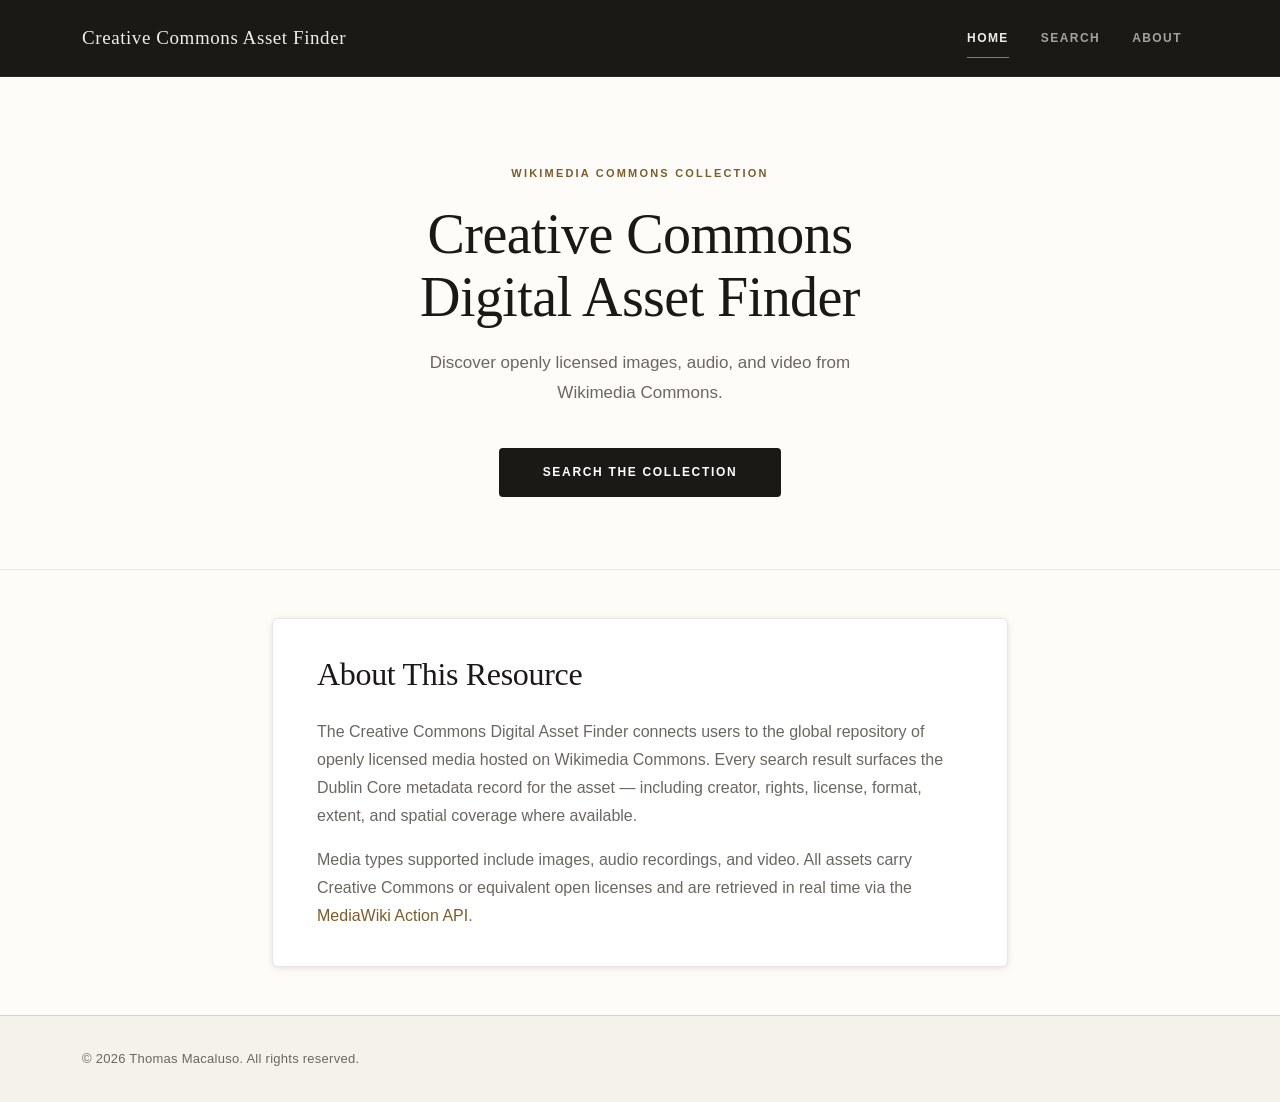
==== commit 1830e694: "Refactor metadata display and improve accessibility features in the Digital Asset Finder" ====
--- a/index.html
+++ b/index.html
@@ -42,8 +42,6 @@
       <h1 class="hero-title">Creative Commons<br>Digital Asset Finder</h1>
       <p class="hero-description">
         Discover openly licensed images, audio, and video from Wikimedia Commons.
-        Each record presents structured metadata aligned with the Dublin Core
-        Metadata Initiative.
       </p>
       <a href="browse.html" class="btn-hero">Search the Collection</a>
     </div>
@@ -57,7 +55,7 @@
           <p>
             The Creative Commons Digital Asset Finder connects users to the global
             repository of openly licensed media hosted on Wikimedia Commons. Every
-            search result surfaces the full Dublin Core metadata record for the
+            search result surfaces the Dublin Core metadata record for the
             asset — including creator, rights, license, format, extent, and
             spatial coverage where available.
           </p>
--- a/styles.css
+++ b/styles.css
@@ -66,6 +66,21 @@
   border-bottom: 1px solid rgba(240,237,230,.07);
 }
 
+.navbar-toggler {
+  border: 1px solid rgba(240,237,230,.45);
+  padding: .3125rem .5625rem;
+  border-radius: var(--radius-sm);
+}
+
+.navbar-toggler:focus {
+  box-shadow: 0 0 0 2px rgba(240,237,230,.3);
+  outline: none;
+}
+
+.navbar-toggler-icon {
+  background-image: url("data:image/svg+xml,%3Csvg xmlns='http://www.w3.org/2000/svg' viewBox='0 0 30 30'%3E%3Cpath stroke='rgba(240,237,230,0.95)' stroke-width='2.5' stroke-linecap='round' d='M4 7h22M4 15h22M4 23h22'/%3E%3C/svg%3E");
+}
+
 .navbar-brand {
   font-family: var(--font-serif);
   font-size: 1.1875rem;
@@ -436,18 +451,29 @@
   -webkit-box-orient: vertical;
 }
 
-/* ── Metadata Details ── */
-.metadata-details {
-  margin-top: auto;
-}
-
-.metadata-details summary {
-  list-style: none;
+.asset-date {
+  font-size: .8125rem;
+  color: var(--color-text-muted);
+  font-style: italic;
+  margin: -.125rem 0 0;
+  line-height: 1.4;
+}
+
+/* ── Metadata Toggle Button ── */
+.metadata-toggle {
+  appearance: none;
+  -webkit-appearance: none;
   display: flex;
   align-items: center;
   gap: .375rem;
-  padding-top: .75rem;
+  width: 100%;
+  margin-top: auto;
+  padding: .75rem 0 0;
+  border: none;
   border-top: 1px solid var(--color-border-lt);
+  border-radius: 0;
+  background: transparent;
+  box-shadow: none;
   font-family: var(--font-sans);
   font-size: .6875rem;
   font-weight: 700;
@@ -455,22 +481,22 @@
   text-transform: uppercase;
   color: var(--color-text-muted);
   cursor: pointer;
+  text-align: left;
   user-select: none;
   transition: color var(--transition);
 }
 
-.metadata-details summary::-webkit-details-marker { display: none; }
-
-.metadata-details summary:hover { color: var(--color-accent); }
-
-.metadata-details summary .toggle-arrow {
+.metadata-toggle:hover { color: var(--color-accent); }
+
+.metadata-toggle .toggle-arrow {
   display: inline-block;
-  font-size: .625rem;
+  font-size: .5625rem;
+  line-height: 1;
   transition: transform .2s;
-  line-height: 1;
-}
-
-.metadata-details[open] summary .toggle-arrow { transform: rotate(90deg); }
+  flex-shrink: 0;
+}
+
+.metadata-toggle[aria-expanded="true"] .toggle-arrow { transform: rotate(90deg); }
 
 .metadata-panel {
   margin-top: .875rem;
@@ -675,8 +701,8 @@
   z-index: 1;
 }
 
-/* Metadata details summary keyboard focus */
-.metadata-details summary:focus-visible {
+/* Metadata toggle keyboard focus */
+.metadata-toggle:focus-visible {
   outline: 3px solid var(--color-accent);
   outline-offset: 2px;
   border-radius: var(--radius-sm);
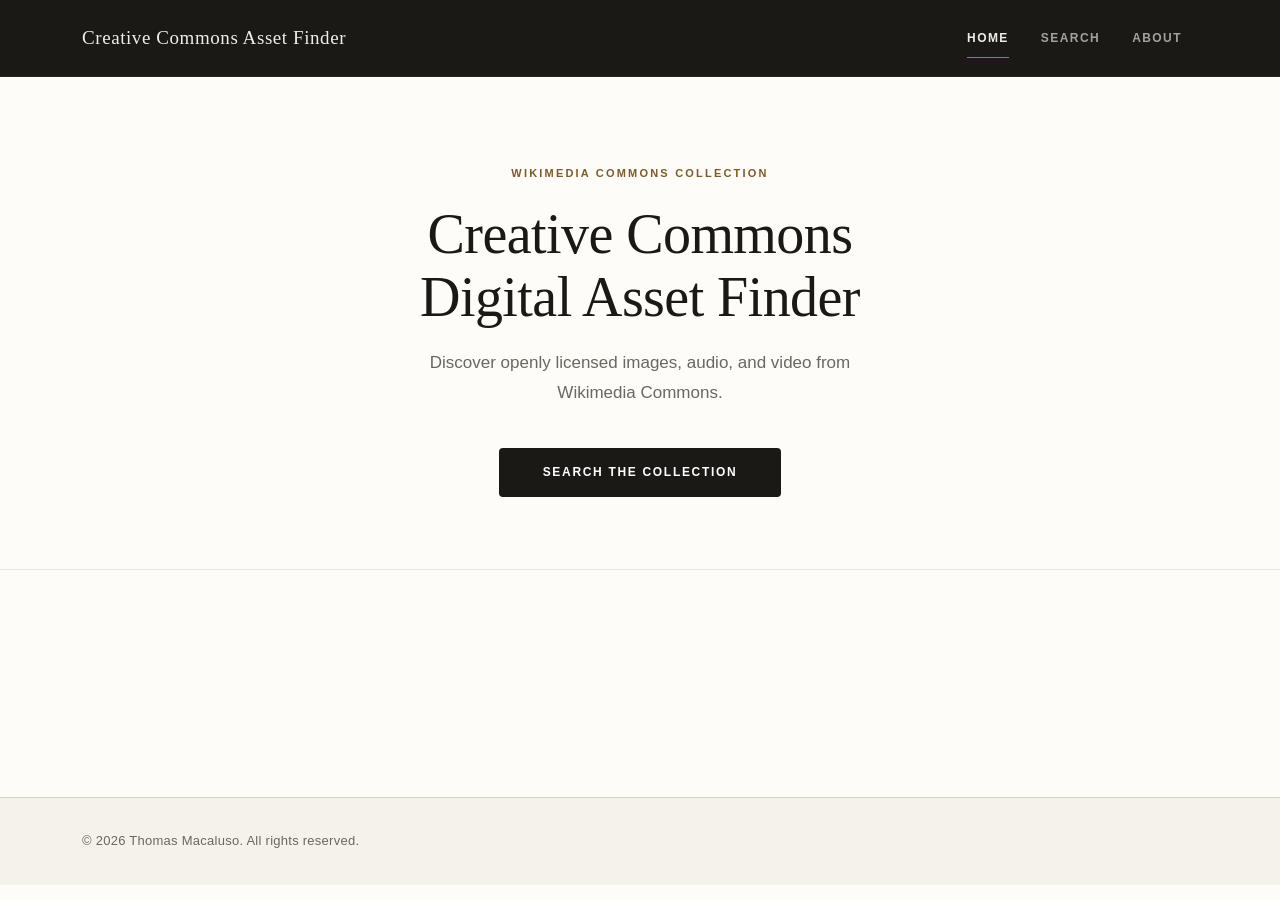
==== commit 9fc5c479: "feat: Implement search functionality and filter options for media assets - Updated index.html to rem" ====
--- a/index.html
+++ b/index.html
@@ -3,7 +3,7 @@
 <head>
   <meta charset="utf-8">
   <meta name="viewport" content="width=device-width, initial-scale=1">
-  <meta http-equiv="Content-Security-Policy" content="default-src 'self'; script-src 'self' 'unsafe-inline' https://cdn.jsdelivr.net; style-src 'self' 'unsafe-inline' https://cdn.jsdelivr.net https://fonts.googleapis.com; font-src https://fonts.gstatic.com; img-src 'self' https://upload.wikimedia.org https://commons.wikimedia.org data: blob:; media-src https://upload.wikimedia.org; connect-src https://commons.wikimedia.org; frame-src 'none'; object-src 'none'; base-uri 'self';">
+  <meta http-equiv="Content-Security-Policy" content="default-src 'self'; script-src 'self' https://cdn.jsdelivr.net; style-src 'self' 'unsafe-inline' https://cdn.jsdelivr.net https://fonts.googleapis.com; font-src https://fonts.gstatic.com; img-src 'self' https://upload.wikimedia.org https://commons.wikimedia.org data: blob:; media-src https://upload.wikimedia.org; connect-src https://commons.wikimedia.org; frame-src 'none'; object-src 'none'; base-uri 'self';">
   <title>Creative Commons Digital Asset Finder</title>
 
   <link rel="preconnect" href="https://fonts.googleapis.com">
@@ -47,28 +47,6 @@
     </div>
   </section>
 
-  <section class="container py-5">
-    <div class="row justify-content-center">
-      <div class="col-lg-8">
-        <div class="content-card">
-          <h2 class="mb-4">About This Resource</h2>
-          <p>
-            The Creative Commons Digital Asset Finder connects users to the global
-            repository of openly licensed media hosted on Wikimedia Commons. Every
-            search result surfaces the Dublin Core metadata record for the
-            asset — including creator, rights, license, format, extent, and
-            spatial coverage where available.
-          </p>
-          <p class="mb-0">
-            Media types supported include images, audio recordings, and video.
-            All assets carry Creative Commons or equivalent open licenses and
-            are retrieved in real time via the
-            <a href="https://www.mediawiki.org/wiki/API:Action_API" target="_blank" rel="noopener noreferrer">MediaWiki Action API</a>.
-          </p>
-        </div>
-      </div>
-    </div>
-  </section>
 </main>
 
 <footer>
--- a/styles.css
+++ b/styles.css
@@ -625,6 +625,320 @@
   letter-spacing: .02em;
 }
 
+/* ── Search Field Selector ── */
+.search-form-wrap { max-width: 680px; margin: 0 auto; }
+
+.search-field-select {
+  flex-shrink: 0;
+  border: none;
+  background: #fff;
+  font-family: var(--font-sans);
+  font-size: .8125rem;
+  font-weight: 600;
+  color: var(--color-text-muted);
+  padding: .8125rem .375rem .8125rem 1rem;
+  cursor: pointer;
+  outline: none;
+  appearance: none;
+  -webkit-appearance: none;
+  background-image: url("data:image/svg+xml,%3Csvg xmlns='http://www.w3.org/2000/svg' width='8' height='5'%3E%3Cpath d='M0 0l4 5 4-5z' fill='%236B6760'/%3E%3C/svg%3E");
+  background-repeat: no-repeat;
+  background-position: right .5rem center;
+  padding-right: 1.375rem;
+  min-width: 118px;
+  max-width: 140px;
+  white-space: nowrap;
+  overflow: hidden;
+  text-overflow: ellipsis;
+}
+
+.search-field-select:focus { outline: none; }
+
+.search-field-divider {
+  width: 1px;
+  background: var(--color-border);
+  align-self: stretch;
+  margin: .5rem 0;
+  flex-shrink: 0;
+}
+
+/* ── Mobile Filter Toggle ── */
+.filter-toggle-wrap {
+  padding: .875rem 0 0;
+  display: none;
+}
+
+.filter-toggle-btn {
+  display: inline-flex;
+  align-items: center;
+  gap: .5rem;
+  font-family: var(--font-sans);
+  font-size: .75rem;
+  font-weight: 700;
+  letter-spacing: .08em;
+  text-transform: uppercase;
+  color: var(--color-text-muted);
+  background: #fff;
+  border: 1px solid var(--color-border);
+  border-radius: var(--radius-md);
+  padding: .5rem 1rem;
+  cursor: pointer;
+  transition: border-color var(--transition), color var(--transition);
+}
+
+.filter-toggle-btn:hover {
+  border-color: var(--color-accent);
+  color: var(--color-accent);
+}
+
+/* ── Sidebar Overlay ── */
+.sidebar-overlay {
+  display: none;
+  position: fixed;
+  inset: 0;
+  background: rgba(26,25,22,.45);
+  z-index: 900;
+  backdrop-filter: blur(2px);
+}
+
+.sidebar-overlay.active { display: block; }
+
+/* ── Browse Layout ── */
+.browse-layout {
+  display: grid;
+  grid-template-columns: 268px 1fr;
+  gap: 2.25rem;
+  align-items: start;
+  padding-top: 1.75rem;
+}
+
+/* ── Filter Sidebar ── */
+.filter-sidebar {
+  position: sticky;
+  top: 1.5rem;
+  max-height: calc(100vh - 3rem);
+  overflow-y: auto;
+  background: var(--color-bg-card);
+  border: 1px solid var(--color-border-lt);
+  border-radius: var(--radius-lg);
+  box-shadow: var(--shadow-card);
+  scrollbar-width: thin;
+  scrollbar-color: var(--color-border) transparent;
+}
+
+.sidebar-header {
+  display: flex;
+  align-items: center;
+  justify-content: space-between;
+  padding: .875rem 1.125rem;
+  border-bottom: 1px solid var(--color-border-lt);
+  background: var(--color-bg-alt);
+  position: sticky;
+  top: 0;
+  z-index: 1;
+}
+
+.sidebar-title {
+  font-family: var(--font-sans);
+  font-size: .625rem;
+  font-weight: 700;
+  letter-spacing: .16em;
+  text-transform: uppercase;
+  color: var(--color-text-muted);
+}
+
+.sidebar-close {
+  display: none;
+  appearance: none;
+  background: none;
+  border: none;
+  color: var(--color-text-muted);
+  font-size: 1rem;
+  line-height: 1;
+  cursor: pointer;
+  padding: .25rem;
+  border-radius: var(--radius-sm);
+  transition: color var(--transition);
+}
+
+.sidebar-close:hover { color: var(--color-text); }
+
+/* ── Filter Section Accordion ── */
+.filter-section {
+  border-bottom: 1px solid var(--color-border-lt);
+}
+
+.filter-section:last-of-type { border-bottom: none; }
+
+.filter-section-toggle {
+  display: flex;
+  align-items: center;
+  justify-content: space-between;
+  width: 100%;
+  padding: .8125rem 1.125rem;
+  background: transparent;
+  border: none;
+  font-family: var(--font-sans);
+  font-size: .8125rem;
+  font-weight: 600;
+  color: var(--color-text);
+  cursor: pointer;
+  text-align: left;
+  transition: background var(--transition);
+  letter-spacing: .01em;
+}
+
+.filter-section-toggle:hover { background: var(--color-bg-alt); }
+
+.toggle-icon {
+  color: var(--color-text-muted);
+  flex-shrink: 0;
+  transition: transform .2s ease;
+}
+
+.filter-section.open .toggle-icon { transform: rotate(180deg); }
+
+.filter-section-body {
+  padding: .625rem 1.125rem .875rem;
+  display: flex;
+  flex-direction: column;
+  gap: .625rem;
+}
+
+.filter-section-note {
+  font-size: .6875rem;
+  color: var(--color-text-light);
+  letter-spacing: .03em;
+  margin: 0 0 .25rem;
+  font-style: italic;
+}
+
+/* ── Filter Fields ── */
+.filter-field {
+  display: flex;
+  flex-direction: column;
+  gap: .3125rem;
+}
+
+.filter-field--spaced { margin-top: .375rem; }
+
+.filter-field-label {
+  font-family: var(--font-sans);
+  font-size: .5625rem;
+  font-weight: 700;
+  letter-spacing: .12em;
+  text-transform: uppercase;
+  color: var(--color-text-muted);
+}
+
+.filter-input {
+  width: 100%;
+  border: 1px solid var(--color-border);
+  border-radius: var(--radius-md);
+  padding: .4375rem .75rem;
+  font-family: var(--font-sans);
+  font-size: .8125rem;
+  color: var(--color-text);
+  background: #fff;
+  outline: none;
+  transition: border-color var(--transition), box-shadow var(--transition);
+  line-height: 1.5;
+}
+
+.filter-input:focus {
+  border-color: var(--color-accent);
+  box-shadow: 0 0 0 2px rgba(124,92,42,.1);
+}
+
+.filter-input::placeholder { color: var(--color-text-light); }
+
+select.filter-input {
+  appearance: none;
+  -webkit-appearance: none;
+  background-image: url("data:image/svg+xml,%3Csvg xmlns='http://www.w3.org/2000/svg' width='8' height='5'%3E%3Cpath d='M0 0l4 5 4-5z' fill='%236B6760'/%3E%3C/svg%3E");
+  background-repeat: no-repeat;
+  background-position: right .625rem center;
+  padding-right: 1.75rem;
+  cursor: pointer;
+}
+
+input[type="number"].filter-input {
+  -moz-appearance: textfield;
+}
+
+input[type="number"].filter-input::-webkit-outer-spin-button,
+input[type="number"].filter-input::-webkit-inner-spin-button {
+  -webkit-appearance: none;
+}
+
+.filter-year-range {
+  display: grid;
+  grid-template-columns: 1fr 1fr;
+  gap: .625rem;
+}
+
+/* ── Filter Checkboxes ── */
+.filter-checkbox-label {
+  display: flex;
+  align-items: center;
+  gap: .5rem;
+  font-family: var(--font-sans);
+  font-size: .8125rem;
+  color: var(--color-text);
+  cursor: pointer;
+  user-select: none;
+  line-height: 1.4;
+}
+
+.filter-checkbox-label input[type="checkbox"] {
+  width: 14px;
+  height: 14px;
+  flex-shrink: 0;
+  accent-color: var(--color-accent);
+  cursor: pointer;
+  margin: 0;
+}
+
+/* ── Sidebar Footer ── */
+.sidebar-footer {
+  padding: .875rem 1.125rem;
+  border-top: 1px solid var(--color-border-lt);
+  background: var(--color-bg-alt);
+}
+
+.btn-clear-filters {
+  width: 100%;
+  background: none;
+  border: 1px solid var(--color-border);
+  border-radius: var(--radius-md);
+  padding: .4375rem .75rem;
+  font-family: var(--font-sans);
+  font-size: .6875rem;
+  font-weight: 700;
+  letter-spacing: .08em;
+  text-transform: uppercase;
+  color: var(--color-text-muted);
+  cursor: pointer;
+  transition: border-color var(--transition), color var(--transition);
+}
+
+.btn-clear-filters:hover {
+  border-color: var(--color-accent);
+  color: var(--color-accent);
+}
+
+/* ── Results Top Bar ── */
+.results-topbar {
+  display: flex;
+  flex-wrap: wrap;
+  align-items: center;
+  gap: 1rem;
+  justify-content: space-between;
+  padding-bottom: 1rem;
+  margin-bottom: 1rem;
+  border-bottom: 1px solid var(--color-border-lt);
+}
+
 /* ── Responsive ── */
 @media (max-width: 768px) {
   .filter-bar { gap: .875rem; }
@@ -632,6 +946,32 @@
   .content-card { padding: 1.5rem 1.25rem; }
   .hero { padding: 3.5rem 0 3rem; }
   .search-header { padding: 2rem 0 0; }
+}
+
+@media (max-width: 1024px) {
+  .browse-layout {
+    grid-template-columns: 1fr;
+  }
+
+  .filter-toggle-wrap { display: block; }
+
+  .filter-sidebar {
+    position: fixed;
+    top: 0;
+    left: -100%;
+    width: 300px;
+    max-width: 85vw;
+    max-height: 100vh;
+    height: 100vh;
+    border-radius: 0;
+    z-index: 950;
+    transition: left .28s ease;
+    box-shadow: 4px 0 24px rgba(26,25,22,.18);
+  }
+
+  .filter-sidebar.open { left: 0; }
+
+  .sidebar-close { display: block; }
 }
 
 /* ════════════════════════════════════════════
